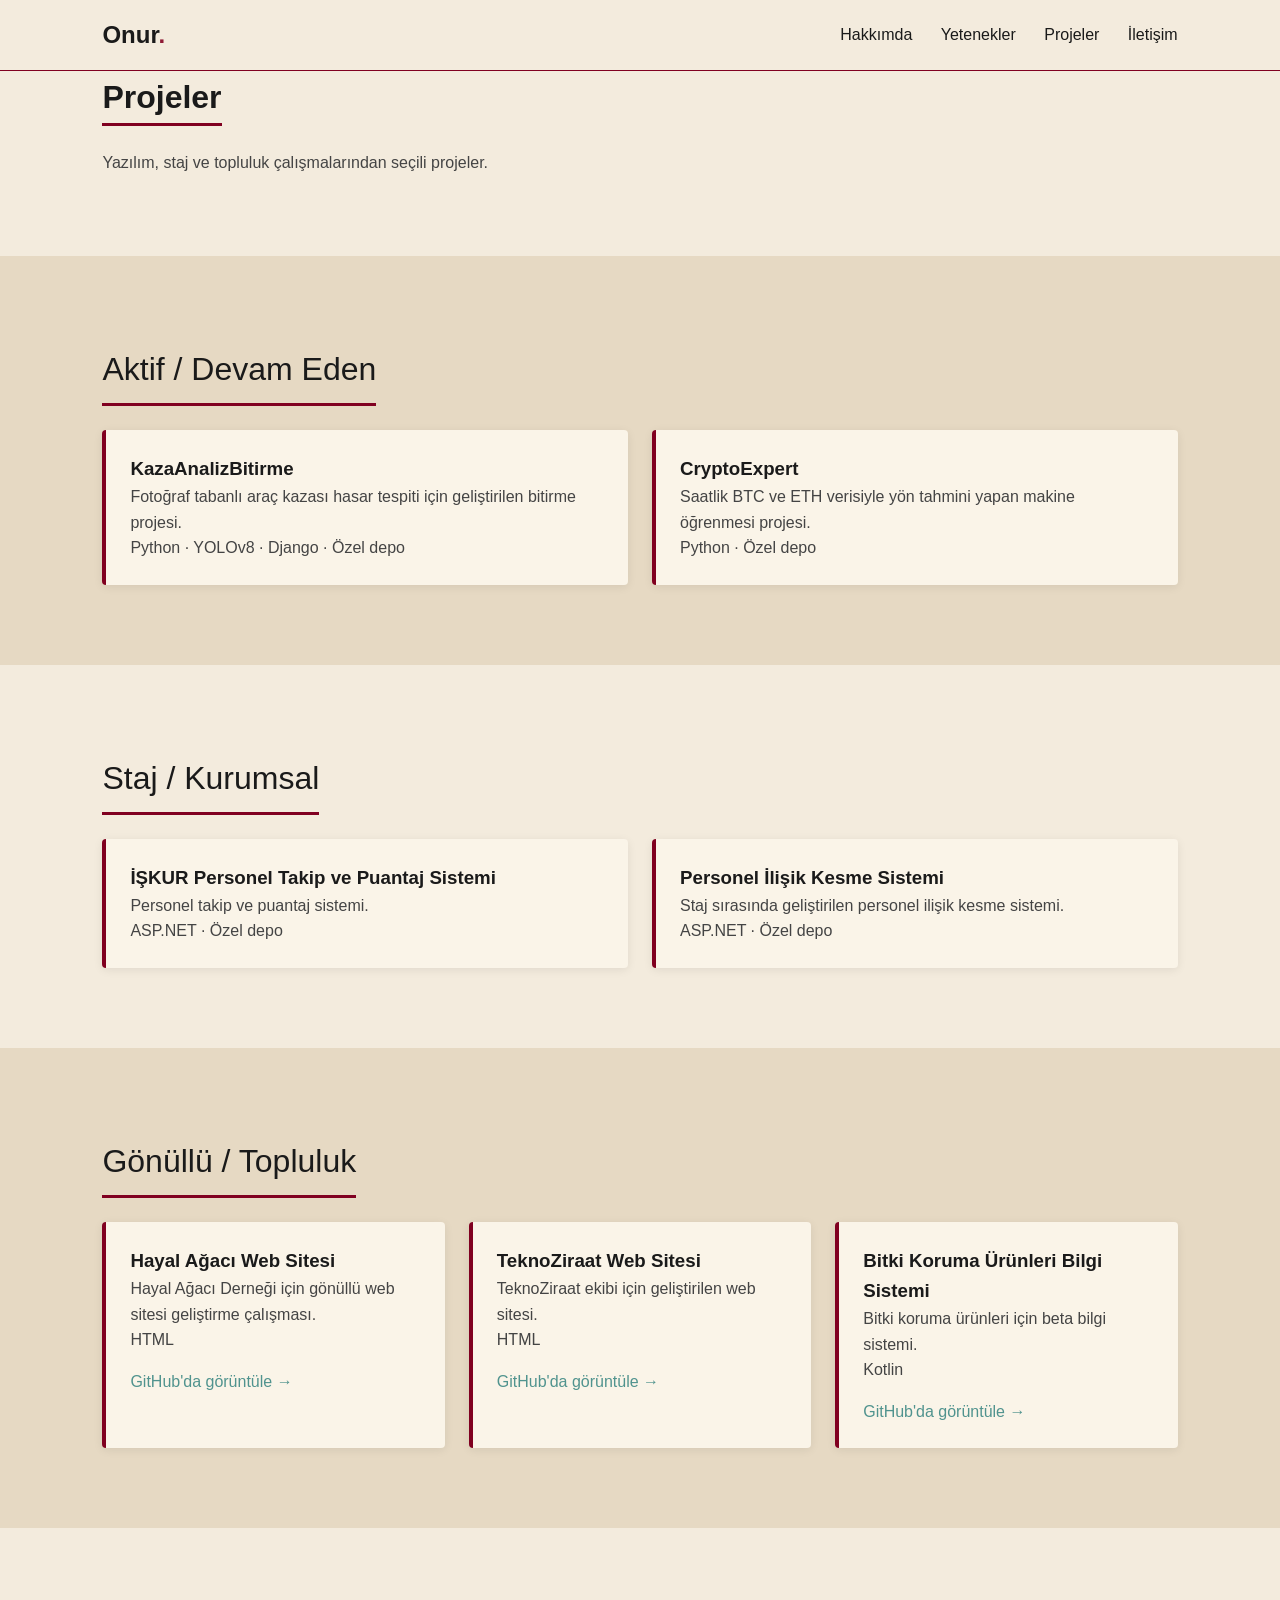
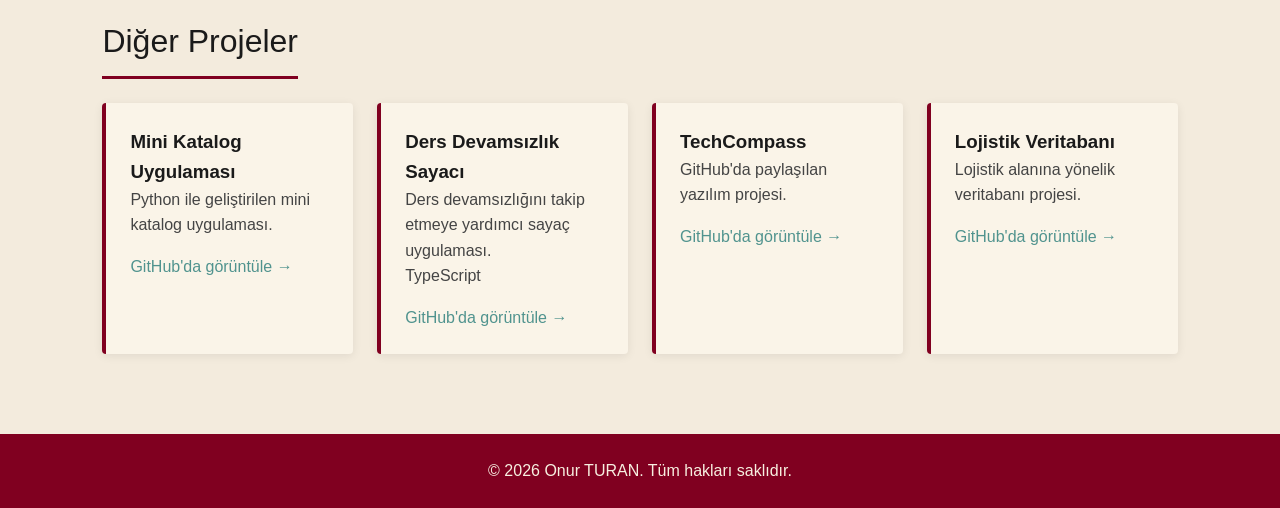
==== projects.html @ ec9d07f2 "projeler kismi eklendi" ====
<!DOCTYPE html>
<html lang="tr">
<head>
  <meta charset="UTF-8">
  <meta name="viewport" content="width=device-width, initial-scale=1.0">
  <title>Projeler | Onur TURAN</title>
  <meta name="description" content="Onur TURAN'ın yazılım, staj ve topluluk projeleri.">
  <link rel="stylesheet" href="style.css">
</head>
<body>
  <header class="header">
    <a href="index.html#home" class="logo">Onur<span>.</span></a>
    <button class="menu-btn" id="menuBtn" aria-label="Menü">☰</button>
    <nav id="nav">
      <a href="index.html#about">Hakkımda</a>
      <a href="index.html#skills">Yetenekler</a>
      <a href="index.html#projects">Projeler</a>
      <a href="index.html#contact">İletişim</a>
    </nav>
  </header>

  <main>
    <section class="section">
      <h1 class="title">Projeler</h1>
      <p>Yazılım, staj ve topluluk çalışmalarından seçili projeler.</p>
    </section>

    <section class="section dark">
      <h2 class="title">Aktif / Devam Eden</h2>
      <div class="cards">
        <article class="card" id="kaza-analiz">
          <h3>KazaAnalizBitirme</h3>
          <p>Fotoğraf tabanlı araç kazası hasar tespiti için geliştirilen bitirme projesi.</p>
          <p>Python · YOLOv8 · Django · Özel depo</p>
        </article>
        <article class="card" id="crypto-expert">
          <h3>CryptoExpert</h3>
          <p>Saatlik BTC ve ETH verisiyle yön tahmini yapan makine öğrenmesi projesi.</p>
          <p>Python · Özel depo</p>
        </article>
      </div>
    </section>

    <section class="section">
      <h2 class="title">Staj / Kurumsal</h2>
      <div class="cards">
        <article class="card">
          <h3>İŞKUR Personel Takip ve Puantaj Sistemi</h3>
          <p>Personel takip ve puantaj sistemi.</p>
          <p>ASP.NET · Özel depo</p>
        </article>
        <article class="card">
          <h3>Personel İlişik Kesme Sistemi</h3>
          <p>Staj sırasında geliştirilen personel ilişik kesme sistemi.</p>
          <p>ASP.NET · Özel depo</p>
        </article>
      </div>
    </section>

    <section class="section dark">
      <h2 class="title">Gönüllü / Topluluk</h2>
      <div class="cards">
        <article class="card" id="hayal-agaci">
          <h3>Hayal Ağacı Web Sitesi</h3>
          <p>Hayal Ağacı Derneği için gönüllü web sitesi geliştirme çalışması.</p>
          <p>HTML</p>
          <a href="https://github.com/hayal-agaci-dernegi/Hayal-agaci-websitesi" target="_blank" rel="noopener noreferrer">GitHub'da görüntüle →</a>
        </article>
        <article class="card">
          <h3>TeknoZiraat Web Sitesi</h3>
          <p>TeknoZiraat ekibi için geliştirilen web sitesi.</p>
          <p>HTML</p>
          <a href="https://github.com/teknoziraat/teknoziraatwebsite" target="_blank" rel="noopener noreferrer">GitHub'da görüntüle →</a>
        </article>
        <article class="card">
          <h3>Bitki Koruma Ürünleri Bilgi Sistemi</h3>
          <p>Bitki koruma ürünleri için beta bilgi sistemi.</p>
          <p>Kotlin</p>
          <a href="https://github.com/0nurTURAN/bitki-koruma-urunleri-bilgi-sistemi--beta-" target="_blank" rel="noopener noreferrer">GitHub'da görüntüle →</a>
        </article>
      </div>
    </section>

    <section class="section">
      <h2 class="title">Diğer Projeler</h2>
      <div class="cards">
        <article class="card">
          <h3>Mini Katalog Uygulaması</h3>
          <p>Python ile geliştirilen mini katalog uygulaması.</p>
          <a href="https://github.com/0nurTURAN/Mini-katalog-uygulamasi" target="_blank" rel="noopener noreferrer">GitHub'da görüntüle →</a>
        </article>
        <article class="card">
          <h3>Ders Devamsızlık Sayacı</h3>
          <p>Ders devamsızlığını takip etmeye yardımcı sayaç uygulaması.</p>
          <p>TypeScript</p>
          <a href="https://github.com/0nurTURAN/ders_devamsizlik_sayaci" target="_blank" rel="noopener noreferrer">GitHub'da görüntüle →</a>
        </article>
        <article class="card">
          <h3>TechCompass</h3>
          <p>GitHub'da paylaşılan yazılım projesi.</p>
          <a href="https://github.com/0nurTURAN/techcompass" target="_blank" rel="noopener noreferrer">GitHub'da görüntüle →</a>
        </article>
        <article class="card">
          <h3>Lojistik Veritabanı</h3>
          <p>Lojistik alanına yönelik veritabanı projesi.</p>
          <a href="https://github.com/0nurTURAN/Lojistik-veritabani" target="_blank" rel="noopener noreferrer">GitHub'da görüntüle →</a>
        </article>
      </div>
    </section>
  </main>

  <footer>© <span id="year"></span> Onur TURAN. Tüm hakları saklıdır.</footer>
  <script src="script.js"></script>
</body>
</html>
---- style.css ----
:root {
  --bg: #f3ebdd;
  --bg-alt: #e6d9c3;
  --surface: #faf4e8;
  --text: #1a1a1a;
  --text-body: #444444;
  --text-muted: #555555;
  --on-accent: #f7efe0;
  --border: #c4b499;
  --burgundy: #800020;
  --burgundy-light: #8f1a35;
  --teal: #50938e;
  --header-bg: rgba(243, 235, 221, .95);
  --hero-from: #f7f0e3;
  --hero-to: #e3c9ba;
  --shadow: rgba(0, 0, 0, .08);
}

* { box-sizing: border-box; margin: 0; padding: 0; }
html { scroll-behavior: smooth; }

body {
  font-family: "Segoe UI", Arial, sans-serif;
  background: var(--bg);
  color: var(--text);
  line-height: 1.6;
}

a { color: inherit; text-decoration: none; }

.header {
  position: fixed;
  top: 0; left: 0; right: 0;
  display: flex;
  justify-content: space-between;
  align-items: center;
  padding: 1rem 8%;
  background: var(--header-bg);
  border-bottom: 1px solid var(--burgundy);
  z-index: 10;
}
.logo { font-size: 1.5rem; font-weight: 700; }
.logo span, h1 span { color: var(--burgundy-light); }
nav a { margin-left: 1.5rem; transition: color .2s; }
nav a:hover { color: var(--teal); }
.menu-btn { display: none; background: none; border: 0; color: var(--text); font-size: 1.6rem; cursor: pointer; }

.hero {
  min-height: 100vh;
  display: flex;
  flex-direction: column;
  justify-content: center;
  padding: 0 8%;
  background: linear-gradient(135deg, var(--hero-from) 60%, var(--hero-to) 140%);
}
.eyebrow { color: var(--burgundy-light); letter-spacing: 2px; text-transform: uppercase; }
h1 { font-size: clamp(2.5rem, 8vw, 5rem); line-height: 1.1; }
h2 { font-weight: 400; font-size: clamp(1.3rem, 4vw, 2rem); margin: .5rem 0 1rem; }
.lead { max-width: 520px; color: var(--text-muted); margin-bottom: 2rem; }

.btn {
  display: inline-block;
  padding: .7rem 1.6rem;
  border: 2px solid var(--burgundy);
  border-radius: 4px;
  background: transparent;
  color: var(--text);
  font-size: 1rem;
  cursor: pointer;
  transition: background .2s;
}
.btn:hover { background: var(--burgundy); color: var(--on-accent); }
.btn.primary { background: var(--burgundy); color: var(--on-accent); }
.btn.primary:hover { background: var(--burgundy-light); border-color: var(--burgundy-light); }
.buttons { display: flex; gap: 1rem; flex-wrap: wrap; }
.hero .btn { border-color: var(--teal); color: var(--teal); }
.hero .btn:hover,
.hero .btn.primary,
.hero .btn.primary:hover {
  background: var(--teal);
  border-color: var(--teal);
  color: var(--on-accent);
}

.section { padding: 5rem 8%; }
.section.dark { background: var(--bg-alt); }
.title {
  font-size: 2rem;
  margin-bottom: 1.5rem;
  padding-bottom: .5rem;
  border-bottom: 3px solid var(--burgundy);
  display: inline-block;
}
.section p { max-width: 700px; color: var(--text-body); }

.skills { display: flex; flex-wrap: wrap; gap: .8rem; }
.skills span {
  padding: .5rem 1.2rem;
  border: 1px solid var(--burgundy);
  border-radius: 999px;
  transition: background .2s;
}
.skills span:hover { background: var(--teal); border-color: var(--teal); color: var(--on-accent); }

.cards { display: grid; grid-template-columns: repeat(auto-fit, minmax(240px, 1fr)); gap: 1.5rem; }
.card {
  background: var(--surface);
  box-shadow: 0 2px 10px var(--shadow);
  padding: 1.5rem;
  border-left: 4px solid var(--burgundy);
  border-radius: 4px;
  transition: transform .2s;
}
.card:hover { transform: translateY(-6px); }
.card h4 { margin-bottom: .5rem; }
.card a { display: inline-block; margin-top: 1rem; color: var(--teal); }

form { display: flex; flex-direction: column; gap: 1rem; max-width: 500px; }
input, textarea {
  padding: .8rem;
  background: var(--surface);
  border: 1px solid var(--border);
  border-radius: 4px;
  color: var(--text);
  font: inherit;
}
input:focus, textarea:focus { outline: none; border-color: var(--teal); }
form .btn { align-self: flex-start; }
#formStatus { color: var(--burgundy-light); min-height: 1.5rem; }

footer { text-align: center; padding: 1.5rem; background: var(--burgundy); color: var(--on-accent); }

@media (max-width: 700px) {
  .menu-btn { display: block; }
  nav {
    display: none;
    position: absolute;
    top: 100%; left: 0; right: 0;
    flex-direction: column;
    background: var(--bg);
    border-bottom: 1px solid var(--burgundy);
    padding: 1rem 8%;
  }
  nav.open { display: flex; }
  nav a { margin: .6rem 0; }
}
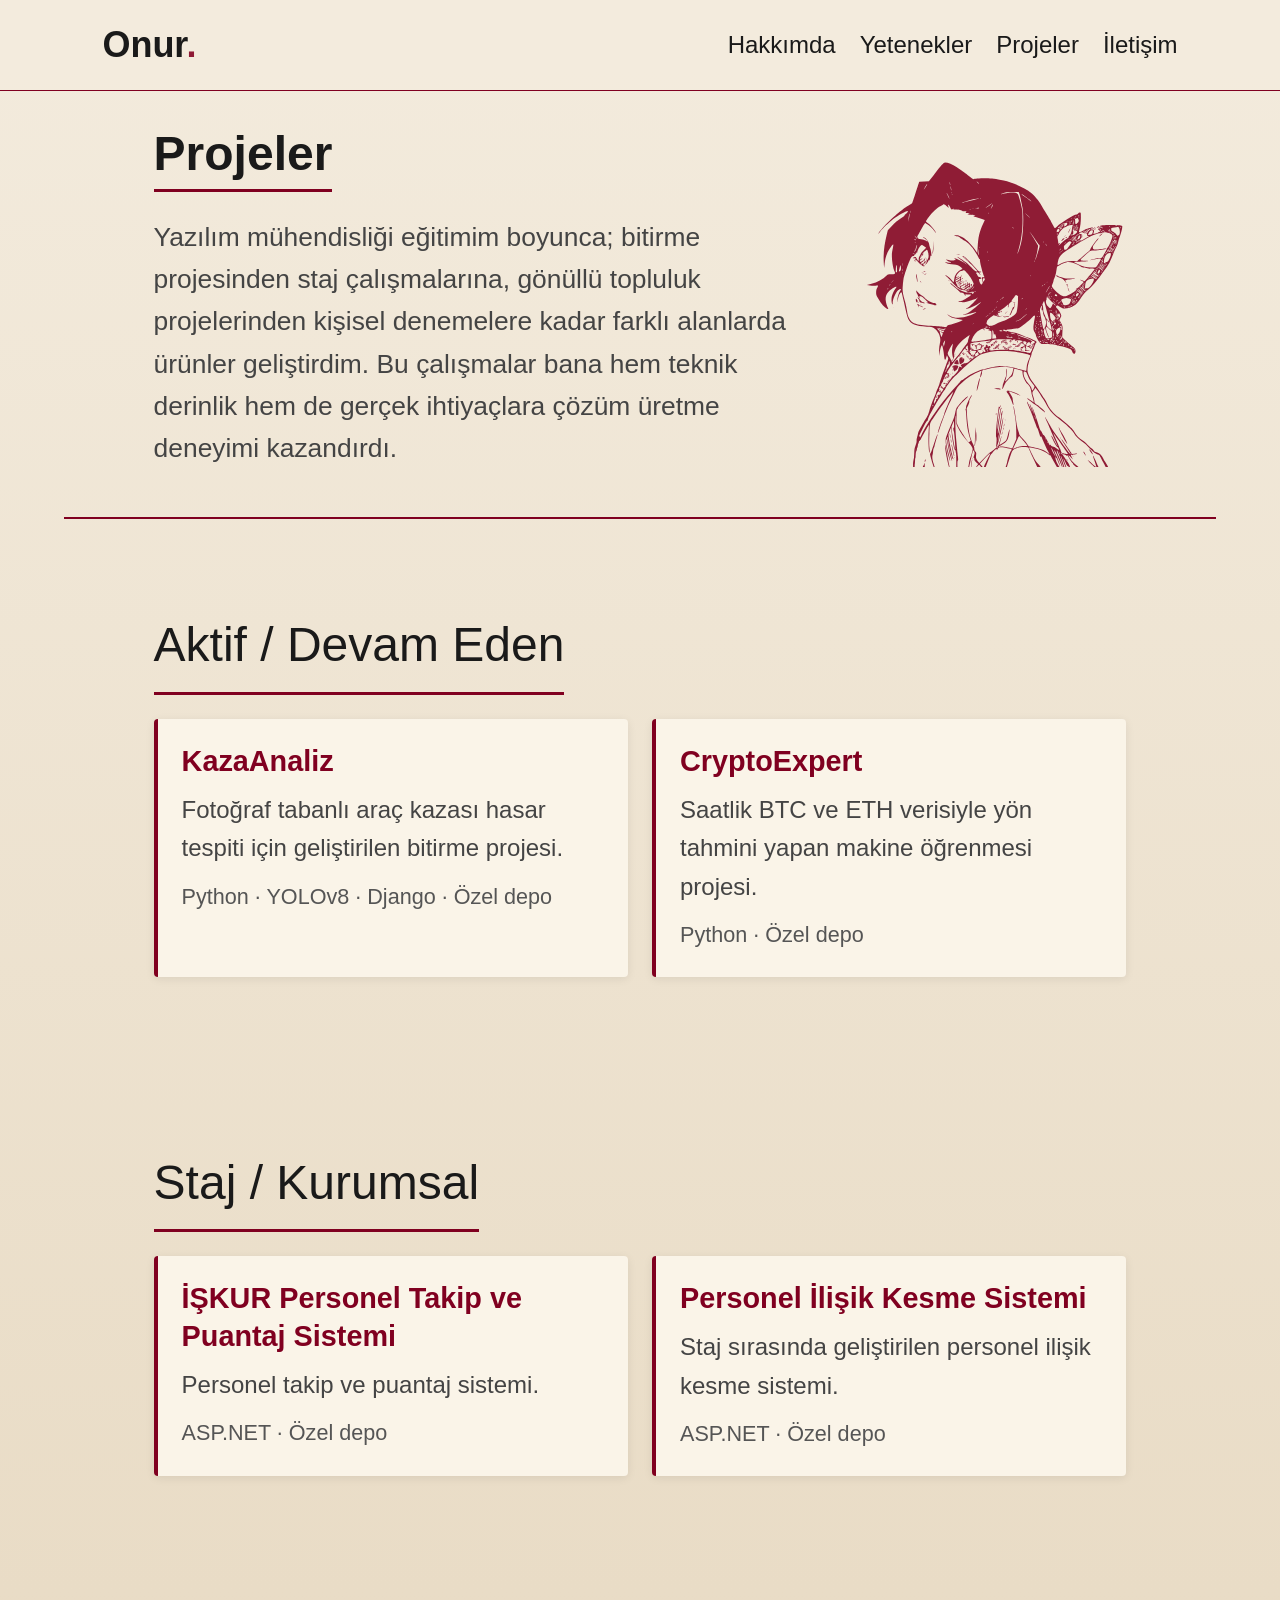
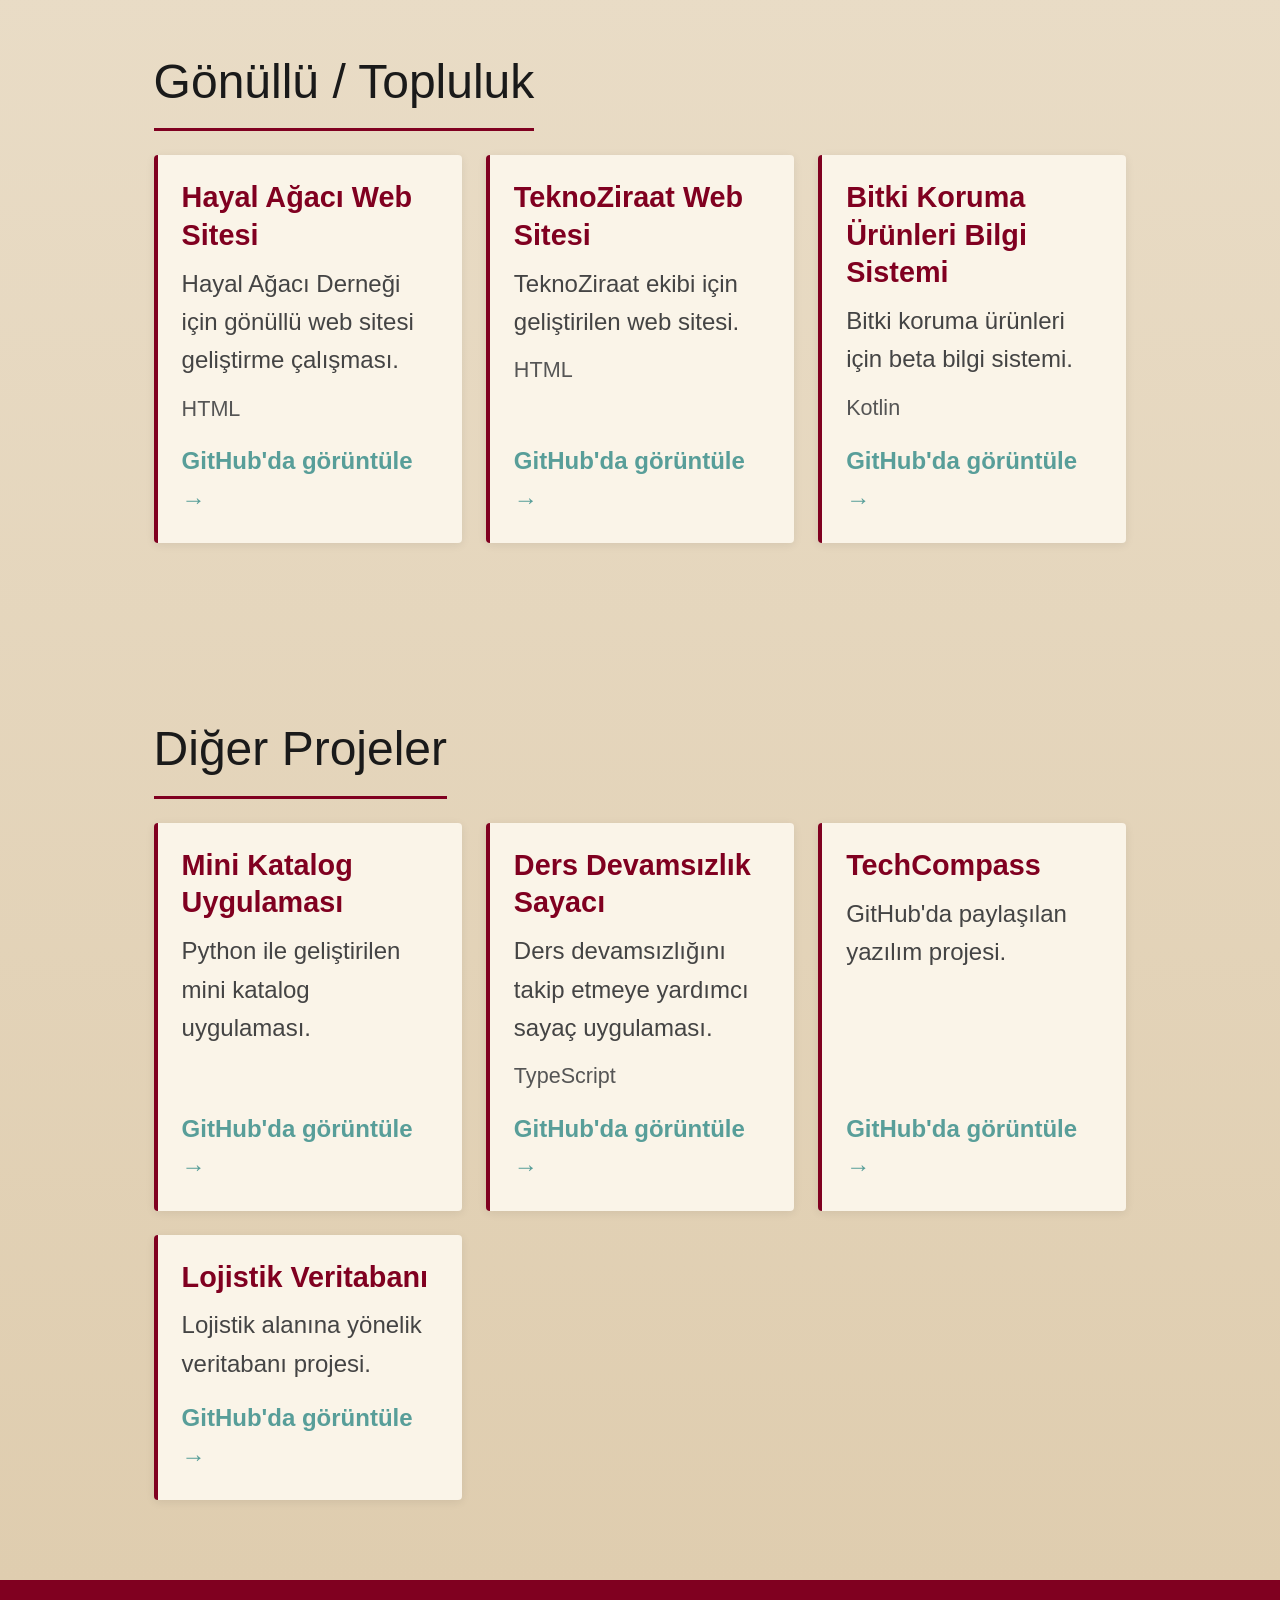
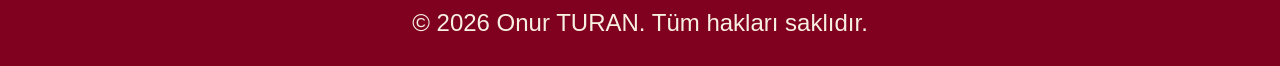
==== commit 9c0d9ef1: "shinobu project.html e eklendi" ====
--- a/projects.html
+++ b/projects.html
@@ -6,8 +6,9 @@
   <title>Projeler | Onur TURAN</title>
   <meta name="description" content="Onur TURAN'ın yazılım, staj ve topluluk projeleri.">
   <link rel="stylesheet" href="style.css">
+  <link rel="stylesheet" href="projects.css">
 </head>
-<body>
+<body class="projects-page">
   <header class="header">
     <a href="index.html#home" class="logo">Onur<span>.</span></a>
     <button class="menu-btn" id="menuBtn" aria-label="Menü">☰</button>
@@ -19,17 +20,31 @@
     </nav>
   </header>
 
+  <svg class="svg-filter-defs" aria-hidden="true" focusable="false">
+    <defs>
+      <filter id="powderPinkFilter">
+        <feFlood flood-color="var(--powder-pink)" result="pink"></feFlood>
+        <feComposite in="pink" in2="SourceAlpha" operator="in"></feComposite>
+      </filter>
+    </defs>
+  </svg>
+
   <main>
-    <section class="section">
-      <h1 class="title">Projeler</h1>
-      <p>Yazılım, staj ve topluluk çalışmalarından seçili projeler.</p>
+    <section class="section projects-intro">
+      <div class="projects-intro-copy">
+        <h1 class="title">Projeler</h1>
+        <p>Yazılım mühendisliği eğitimim boyunca; bitirme projesinden staj çalışmalarına, gönüllü topluluk projelerinden kişisel denemelere kadar farklı alanlarda ürünler geliştirdim. Bu çalışmalar bana hem teknik derinlik hem de gerçek ihtiyaçlara çözüm üretme deneyimi kazandırdı.</p>
+      </div>
+      <img class="projects-intro-illustration" src="source/shinobu2.svg" alt="Shinobu illüstrasyonu">
     </section>
+
+    <hr class="section-divider">
 
     <section class="section dark">
       <h2 class="title">Aktif / Devam Eden</h2>
       <div class="cards">
         <article class="card" id="kaza-analiz">
-          <h3>KazaAnalizBitirme</h3>
+          <h3>KazaAnaliz</h3>
           <p>Fotoğraf tabanlı araç kazası hasar tespiti için geliştirilen bitirme projesi.</p>
           <p>Python · YOLOv8 · Django · Özel depo</p>
         </article>
--- a/style.css
+++ b/style.css
@@ -1,6 +1,7 @@
 :root {
   --bg: #f3ebdd;
-  --bg-alt: #e6d9c3;
+  --bg-alt: #dfcdaf;
+  --powder-pink: #8f1a35;
   --surface: #faf4e8;
   --text: #1a1a1a;
   --text-body: #444444;
@@ -9,7 +10,7 @@
   --border: #c4b499;
   --burgundy: #800020;
   --burgundy-light: #8f1a35;
-  --teal: #50938e;
+  --teal: #589e99;
   --header-bg: rgba(243, 235, 221, .95);
   --hero-from: #f7f0e3;
   --hero-to: #e3c9ba;
@@ -18,14 +19,37 @@
 
 * { box-sizing: border-box; margin: 0; padding: 0; }
 html { scroll-behavior: smooth; }
+section { scroll-margin-top: 5.5rem; }
 
 body {
   font-family: "Segoe UI", Arial, sans-serif;
+  font-size: 1.5rem;
   background: var(--bg);
   color: var(--text);
   line-height: 1.6;
 }
 
+.home-page main { background: linear-gradient(180deg, var(--bg) 0%, var(--bg-alt) 100%); }
+.home-page .hero,
+.home-page .section.dark { background: transparent; }
+.home-page .hero {
+  position: relative;
+  isolation: isolate;
+  background: linear-gradient(to bottom right, var(--bg) 0%, var(--bg-alt) 100%);
+}
+.home-page .hero::after {
+  content: "";
+  position: absolute;
+  z-index: -1;
+  top: 53%;
+  right: 12%;
+  width: min(38vw, 436px);
+  aspect-ratio: 210 / 297;
+  transform: translateY(-50%);
+  background: url("source/%C3%A7izim.svg") center / contain no-repeat;
+  pointer-events: none;
+}
+.about-skills { display: grid; grid-template-columns: repeat(2, minmax(0, 1fr)); }
 a { color: inherit; text-decoration: none; }
 
 .header {
@@ -34,28 +58,32 @@
   display: flex;
   justify-content: space-between;
   align-items: center;
+  gap: 1.5rem;
   padding: 1rem 8%;
   background: var(--header-bg);
   border-bottom: 1px solid var(--burgundy);
   z-index: 10;
 }
-.logo { font-size: 1.5rem; font-weight: 700; }
+.logo { font-size: 2.25rem; font-weight: 700; }
 .logo span, h1 span { color: var(--burgundy-light); }
-nav a { margin-left: 1.5rem; transition: color .2s; }
+nav { display: flex; align-items: center; gap: 1.5rem; }
+nav a { transition: color .2s; }
 nav a:hover { color: var(--teal); }
-.menu-btn { display: none; background: none; border: 0; color: var(--text); font-size: 1.6rem; cursor: pointer; }
+.menu-btn { display: none; background: none; border: 0; color: var(--text); font-size: 2.4rem; cursor: pointer; }
 
 .hero {
   min-height: 100vh;
-  display: flex;
-  flex-direction: column;
-  justify-content: center;
+  display: grid;
+  grid-template-columns: minmax(0, 1.2fr) minmax(0, .8fr);
+  align-items: center;
+  gap: 3rem;
   padding: 0 8%;
   background: linear-gradient(135deg, var(--hero-from) 60%, var(--hero-to) 140%);
 }
+.hero-copy { min-width: 0; }
 .eyebrow { color: var(--burgundy-light); letter-spacing: 2px; text-transform: uppercase; }
-h1 { font-size: clamp(2.5rem, 8vw, 5rem); line-height: 1.1; }
-h2 { font-weight: 400; font-size: clamp(1.3rem, 4vw, 2rem); margin: .5rem 0 1rem; }
+h1 { font-size: clamp(3.75rem, 12vw, 7.5rem); line-height: 1.1; }
+h2 { font-weight: 400; font-size: clamp(1.95rem, 6vw, 3rem); margin: .5rem 0 1rem; }
 .lead { max-width: 520px; color: var(--text-muted); margin-bottom: 2rem; }
 
 .btn {
@@ -65,7 +93,7 @@
   border-radius: 4px;
   background: transparent;
   color: var(--text);
-  font-size: 1rem;
+  font-size: 1.5rem;
   cursor: pointer;
   transition: background .2s;
 }
@@ -85,7 +113,7 @@
 .section { padding: 5rem 8%; }
 .section.dark { background: var(--bg-alt); }
 .title {
-  font-size: 2rem;
+  font-size: 3rem;
   margin-bottom: 1.5rem;
   padding-bottom: .5rem;
   border-bottom: 3px solid var(--burgundy);
@@ -114,8 +142,33 @@
 .card:hover { transform: translateY(-6px); }
 .card h4 { margin-bottom: .5rem; }
 .card a { display: inline-block; margin-top: 1rem; color: var(--teal); }
+.education-card { display: flex; align-items: center; gap: 1.25rem; max-width: 100%; }
+.education-card img { display: block; width: 80px; height: 80px; object-fit: contain; }
+.education-card p { margin-top: .25rem; }
+.experience-card { display: flex; align-items: flex-start; gap: 1rem; }
+.experience-card img { flex: 0 0 72px; width: 72px; height: 72px; object-fit: contain; }
+.experience-card > div { min-width: 0; }
+.experience-card p { margin-top: .25rem; overflow-wrap: anywhere; }
+.experience-skills { gap: .5rem; margin-top: .75rem; }
+.experience-skills span { padding: .3rem .65rem; font-size: .75em; }
 
 form { display: flex; flex-direction: column; gap: 1rem; max-width: 500px; }
+.contact-layout { display: grid; grid-template-columns: minmax(0, 1.1fr) minmax(260px, .9fr); gap: 2rem; align-items: start; }
+.contact-layout form { max-width: none; }
+.contact-links { display: grid; gap: 1rem; }
+.contact-card {
+  display: grid;
+  gap: .25rem;
+  padding: 1.25rem 1.5rem;
+  background: var(--surface);
+  border-left: 4px solid var(--teal);
+  border-radius: 4px;
+  box-shadow: 0 2px 10px var(--shadow);
+  transition: transform .2s;
+}
+.contact-card:hover { transform: translateY(-3px); }
+.contact-card span { color: var(--text-muted); }
+.contact-card strong { color: var(--teal); overflow-wrap: anywhere; }
 input, textarea {
   padding: .8rem;
   background: var(--surface);
@@ -130,7 +183,45 @@
 
 footer { text-align: center; padding: 1.5rem; background: var(--burgundy); color: var(--on-accent); }
 
-@media (max-width: 700px) {
+@media (min-width: 961px) {
+  .hero,
+  .section { padding-right: 12%; padding-left: 12%; }
+  .home-page .section { padding-right: 16%; padding-left: 16%; }
+  .home-page .about-skills > .section { padding-right: 20%; padding-left: 20%; }
+  .home-page #experience,
+  .home-page #education,
+  .home-page #projects,
+  .home-page #contact { padding-right: 10%; padding-left: 10%; }
+}
+
+@media (max-width: 960px) {
+  body { font-size: 1rem; }
+  .logo { font-size: 1.5rem; }
+  .menu-btn { font-size: 1.6rem; }
+  h1 { font-size: clamp(2.5rem, 8vw, 5rem); }
+  h2 { font-size: clamp(1.3rem, 4vw, 2rem); }
+  .btn { font-size: 1rem; }
+  .title { font-size: 2rem; }
+  .header { padding-right: 5%; padding-left: 5%; }
+  nav { gap: 1rem; }
+  .section { padding-right: 6%; padding-left: 6%; }
+  .hero { padding-right: 6%; padding-left: 6%; }
+  .home-page .hero::after { right: 6%; width: min(30vw, 260px); }
+  .cards { grid-template-columns: repeat(auto-fit, minmax(min(100%, 240px), 1fr)); }
+}
+
+@media (max-width: 760px) {
+  .about-skills { grid-template-columns: minmax(0, 1fr); }
+  .contact-layout { grid-template-columns: 1fr; }
+  .hero { grid-template-columns: minmax(0, 1fr); gap: 1.5rem; }
+  .home-page .hero::after {
+    top: auto;
+    right: 6%;
+    bottom: .75rem;
+    width: min(34vw, 150px);
+    transform: none;
+  }
+  .education-card { align-items: flex-start; }
   .menu-btn { display: block; }
   nav {
     display: none;
@@ -140,7 +231,27 @@
     background: var(--bg);
     border-bottom: 1px solid var(--burgundy);
     padding: 1rem 8%;
+    gap: 0;
+    box-shadow: 0 8px 16px var(--shadow);
   }
   nav.open { display: flex; }
-  nav a { margin: .6rem 0; }
-}
+  nav a { display: block; padding: .55rem 0; }
+  .hero { min-height: 100svh; padding-top: 6.5rem; padding-bottom: 3rem; }
+}
+
+@media (max-width: 480px) {
+  .header { padding: .8rem 5%; }
+  .section { padding: 3.75rem 5%; }
+  .title { font-size: 1.7rem; }
+  h1 { font-size: clamp(2.35rem, 12vw, 3.5rem); }
+  .cards { grid-template-columns: minmax(0, 1fr); gap: 1rem; }
+  .card { padding: 1.15rem; }
+  .education-card,
+  .experience-card { flex-direction: column; align-items: flex-start; }
+  .education-card { gap: .85rem; }
+  .education-card img { width: 64px; height: 64px; }
+  .experience-card { gap: .75rem; }
+  .experience-card img { flex-basis: 56px; width: 56px; height: 56px; }
+  .buttons { flex-direction: column; align-items: flex-start; gap: .75rem; }
+  .btn { padding: .65rem 1rem; }
+}
--- a/projects.css
+++ b/projects.css
@@ -0,0 +1,99 @@
+/* Project page presentation, built on the shared components in style.css. */
+.projects-page .svg-filter-defs {
+  position: absolute;
+  width: 0;
+  height: 0;
+  overflow: hidden;
+}
+
+.projects-page main {
+  background: linear-gradient(180deg, var(--bg) 0%, var(--bg-alt) 100%);
+}
+
+.projects-page .section.dark {
+  background: transparent;
+}
+
+.projects-page .section-divider {
+  width: min(90%, 100rem);
+  height: 2px;
+  margin: 0 auto;
+  border: 0;
+  background: var(--burgundy);
+}
+
+.projects-page main > .section:first-child {
+  padding-top: 8rem;
+  padding-bottom: 3rem;
+}
+
+.projects-page .projects-intro {
+  display: grid;
+  grid-template-columns: minmax(0, 1fr) minmax(180px, 30%);
+  align-items: center;
+  gap: 3rem;
+}
+
+.projects-page main > .section:first-child p {
+  max-width: 42rem;
+  font-size: 1.1em;
+}
+
+.projects-page .projects-intro-illustration {
+  display: block;
+  justify-self: end;
+  width: min(100%, 280px);
+  height: auto;
+  filter: url("projects.html#powderPinkFilter");
+}
+
+.projects-page .cards {
+  align-items: stretch;
+}
+
+.projects-page .card {
+  display: flex;
+  flex-direction: column;
+  min-width: 0;
+}
+
+.projects-page .card h3 {
+  margin-bottom: .65rem;
+  color: var(--burgundy);
+  font-size: 1.2em;
+  line-height: 1.3;
+  overflow-wrap: anywhere;
+}
+
+.projects-page .card p + p {
+  margin-top: .75rem;
+  color: var(--text-muted);
+  font-size: .9em;
+}
+
+.projects-page .card a {
+  align-self: flex-start;
+  margin-top: auto;
+  padding-top: 1rem;
+  font-weight: 600;
+}
+
+@media (max-width: 960px) {
+  .projects-page main > .section:first-child {
+    padding-top: 6.5rem;
+  }
+
+  .projects-page .projects-intro {
+    gap: 2rem;
+  }
+}
+
+@media (max-width: 760px) {
+  .projects-page .projects-intro {
+    grid-template-columns: minmax(0, 1fr);
+  }
+
+  .projects-page .projects-intro-illustration {
+    display: none;
+  }
+}
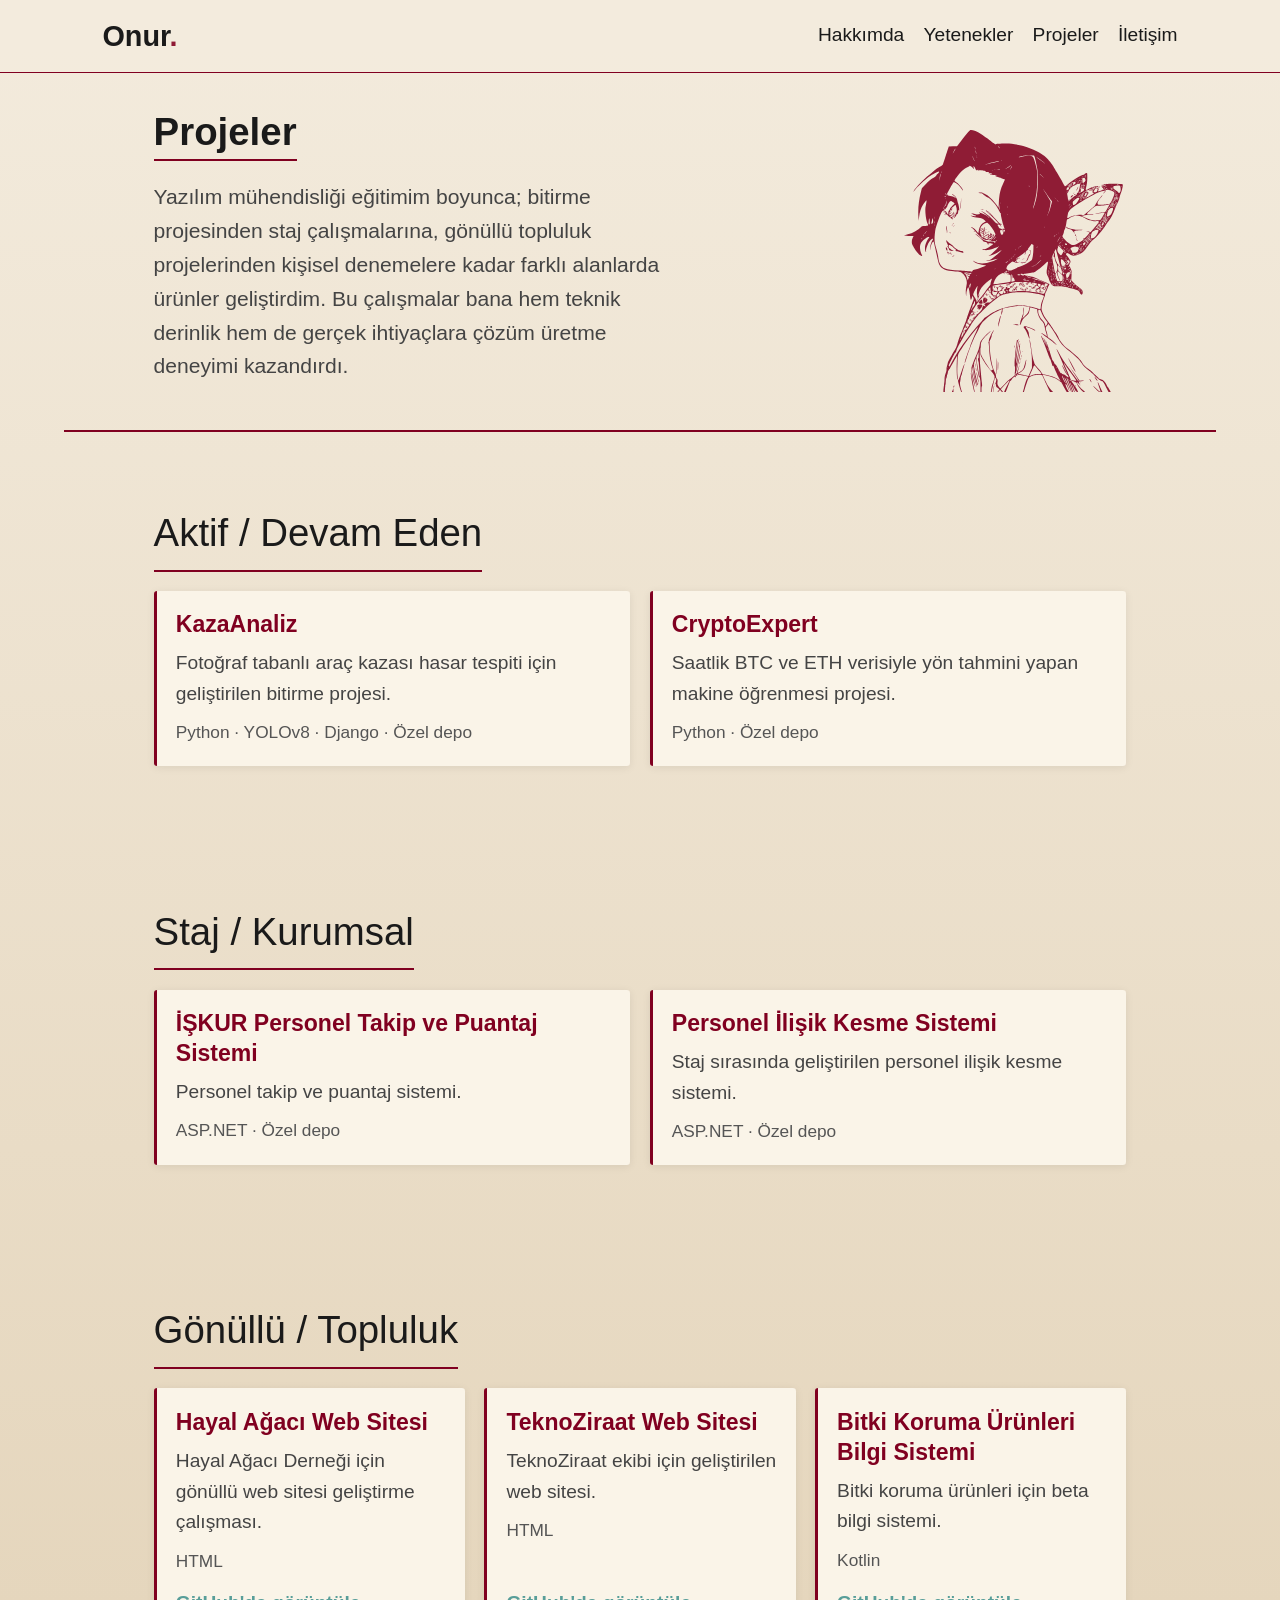
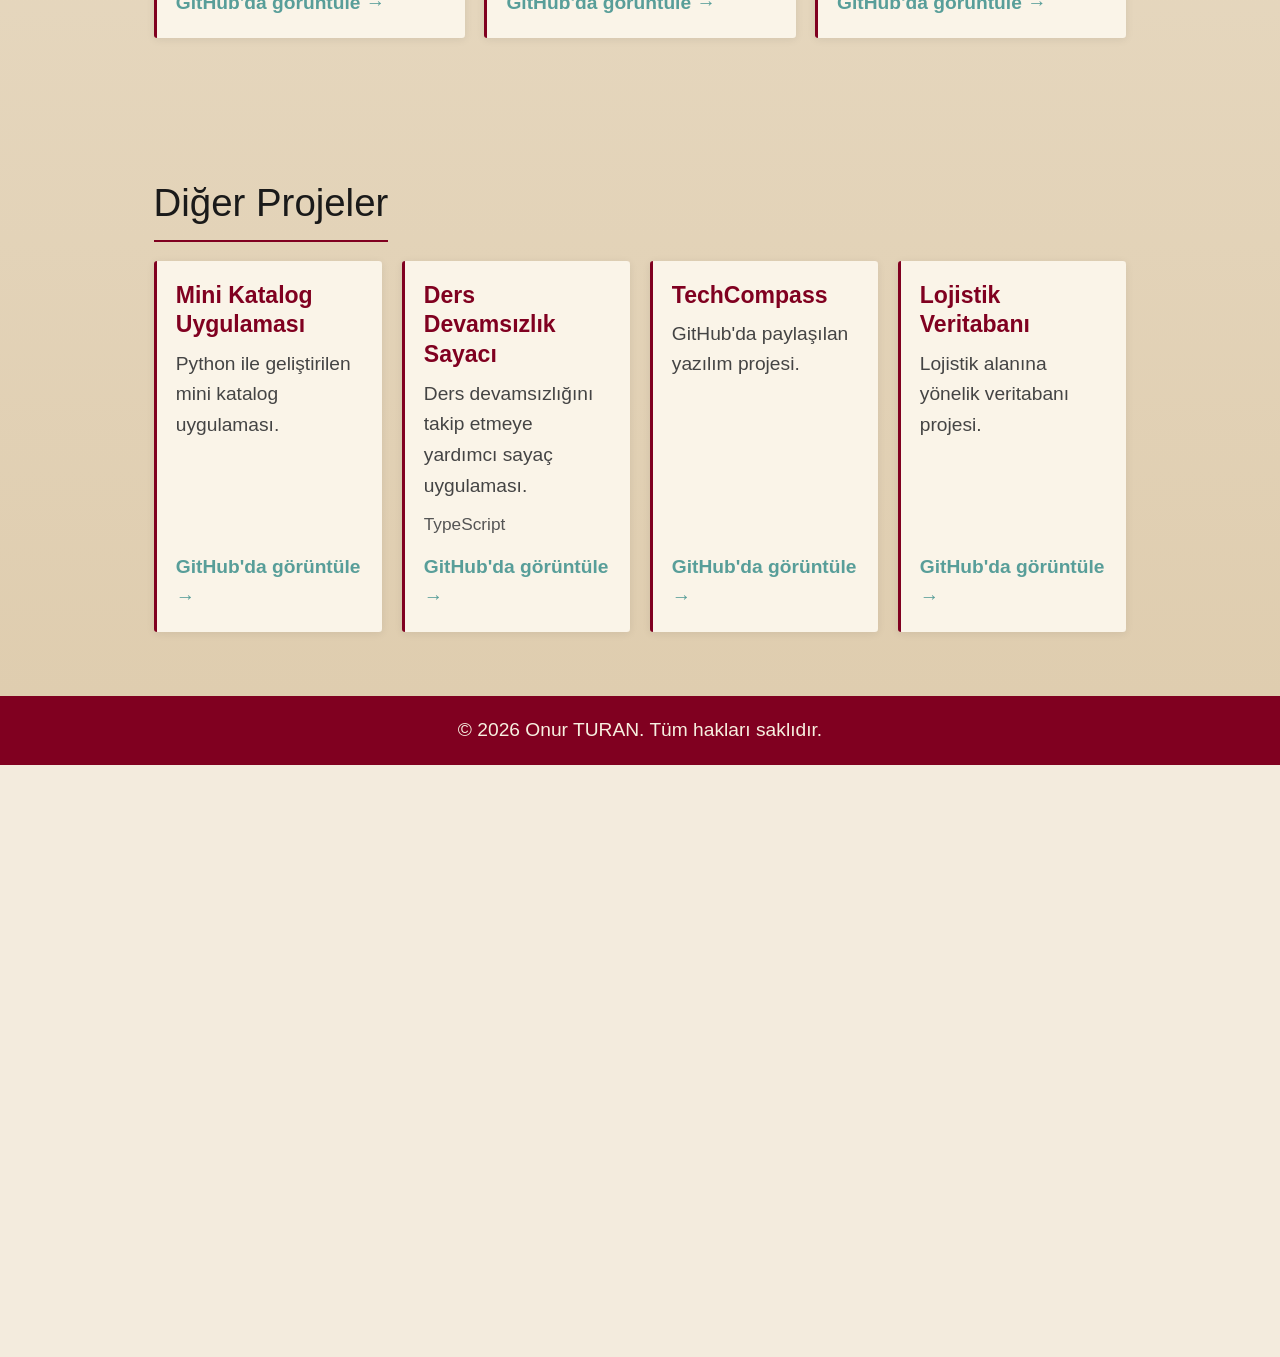
==== commit c6eff3f8: "duzenleme" ====
--- a/projects.html
+++ b/projects.html
@@ -5,8 +5,8 @@
   <meta name="viewport" content="width=device-width, initial-scale=1.0">
   <title>Projeler | Onur TURAN</title>
   <meta name="description" content="Onur TURAN'ın yazılım, staj ve topluluk projeleri.">
-  <link rel="stylesheet" href="style.css">
-  <link rel="stylesheet" href="projects.css">
+  <link rel="stylesheet" href="styles/style.css">
+  <link rel="stylesheet" href="styles/projects.css">
 </head>
 <body class="projects-page">
   <header class="header">
@@ -125,6 +125,6 @@
   </main>
 
   <footer>© <span id="year"></span> Onur TURAN. Tüm hakları saklıdır.</footer>
-  <script src="script.js"></script>
+  <script src="javascript/script.js"></script>
 </body>
 </html>
--- a/styles/style.css
+++ b/styles/style.css
@@ -0,0 +1,261 @@
+:root {
+  --bg: #f3ebdd;
+  --bg-alt: #dfcdaf;
+  --powder-pink: #8f1a35;
+  --surface: #faf4e8;
+  --text: #1a1a1a;
+  --text-body: #444444;
+  --text-muted: #555555;
+  --on-accent: #f7efe0;
+  --border: #c4b499;
+  --burgundy: #800020;
+  --burgundy-light: #8f1a35;
+  --teal: #589e99;
+  --header-bg: rgba(243, 235, 221, .95);
+  --hero-from: #f7f0e3;
+  --hero-to: #e3c9ba;
+  --shadow: rgba(0, 0, 0, .08);
+}
+
+* { box-sizing: border-box; margin: 0; padding: 0; }
+html { scroll-behavior: smooth; }
+section { scroll-margin-top: 5.5rem; }
+
+body.home-page {
+  zoom: .8;
+}
+
+body {
+  font-family: "Segoe UI", Arial, sans-serif;
+  font-size: 1.5rem;
+  background: var(--bg);
+  color: var(--text);
+  line-height: 1.6;
+}
+
+.home-page main { background: linear-gradient(180deg, var(--bg) 0%, var(--bg-alt) 100%); }
+.home-page .hero,
+.home-page .section.dark { background: transparent; }
+.home-page .hero {
+  position: relative;
+  isolation: isolate;
+  background: linear-gradient(to bottom right, var(--bg) 0%, var(--bg-alt) 100%);
+}
+.home-page .hero::after {
+  content: "";
+  position: absolute;
+  z-index: -1;
+  top: 53%;
+  right: 12.5%;
+  width: min(32vw, 410px);
+  aspect-ratio: 210 / 297;
+  transform: translateY(-50%);
+  background: url("../source/%C3%A7izim.svg") center / contain no-repeat;
+  pointer-events: none;
+}
+.about-skills { display: grid; grid-template-columns: repeat(2, minmax(0, 1fr)); }
+a { color: inherit; text-decoration: none; }
+
+.header {
+  position: fixed;
+  top: 0; left: 0; right: 0;
+  display: flex;
+  justify-content: space-between;
+  align-items: center;
+  gap: 1.5rem;
+  padding: 1rem 8%;
+  background: var(--header-bg);
+  border-bottom: 1px solid var(--burgundy);
+  z-index: 10;
+}
+.logo { font-size: 2.25rem; font-weight: 700; }
+.logo span, h1 span { color: var(--burgundy-light); }
+nav { display: flex; align-items: center; gap: 1.5rem; }
+nav a { transition: color .2s; }
+nav a:hover { color: var(--teal); }
+.menu-btn { display: none; background: none; border: 0; color: var(--text); font-size: 2.4rem; cursor: pointer; }
+
+.hero {
+  min-height: 125vh;
+  display: grid;
+  grid-template-columns: minmax(0, 1.2fr) minmax(0, .8fr);
+  align-items: center;
+  gap: 3rem;
+  padding: 0 8%;
+  background: linear-gradient(135deg, var(--hero-from) 60%, var(--hero-to) 140%);
+}
+.hero-copy { min-width: 0; }
+.eyebrow { color: var(--burgundy-light); letter-spacing: 2px; text-transform: uppercase; }
+h1 { font-size: clamp(3.375rem, 10.8vw, 6.75rem); line-height: 1.1; }
+h2 { font-weight: 400; font-size: clamp(1.95rem, 6vw, 3rem); margin: .5rem 0 1rem; }
+.lead { max-width: 520px; color: var(--text-muted); margin-bottom: 2rem; }
+
+.btn {
+  display: inline-block;
+  padding: .7rem 1.6rem;
+  border: 2px solid var(--burgundy);
+  border-radius: 4px;
+  background: transparent;
+  color: var(--text);
+  font-size: 1.5rem;
+  cursor: pointer;
+  transition: background .2s;
+}
+.btn:hover { background: var(--burgundy); color: var(--on-accent); }
+.btn.primary { background: var(--burgundy); color: var(--on-accent); }
+.btn.primary:hover { background: var(--burgundy-light); border-color: var(--burgundy-light); }
+.buttons { display: flex; gap: 1rem; flex-wrap: wrap; }
+.hero .btn { border-color: var(--teal); color: var(--teal); }
+.hero .btn:hover,
+.hero .btn.primary,
+.hero .btn.primary:hover {
+  background: var(--teal);
+  border-color: var(--teal);
+  color: var(--on-accent);
+}
+
+.section { padding: 5rem 8%; }
+.section.dark { background: var(--bg-alt); }
+.title {
+  font-size: 3rem;
+  margin-bottom: 1.5rem;
+  padding-bottom: .5rem;
+  border-bottom: 3px solid var(--burgundy);
+  display: inline-block;
+}
+.section p { max-width: 700px; color: var(--text-body); }
+
+.skills { display: flex; flex-wrap: wrap; gap: .8rem; }
+.skills span {
+  padding: .5rem 1.2rem;
+  border: 1px solid var(--burgundy);
+  border-radius: 999px;
+  transition: background .2s;
+}
+.skills span:hover { background: var(--teal); border-color: var(--teal); color: var(--on-accent); }
+
+.cards { display: grid; grid-template-columns: repeat(auto-fit, minmax(240px, 1fr)); gap: 1.5rem; }
+.card {
+  background: var(--surface);
+  box-shadow: 0 2px 10px var(--shadow);
+  padding: 1.5rem;
+  border-left: 4px solid var(--burgundy);
+  border-radius: 4px;
+  transition: transform .2s;
+}
+.card:hover { transform: translateY(-6px); }
+.card h4 { margin-bottom: .5rem; }
+.card a { display: inline-block; margin-top: 1rem; color: var(--teal); }
+.education-card { display: flex; align-items: center; gap: 1.25rem; max-width: 100%; }
+.education-card img { display: block; width: 80px; height: 80px; object-fit: contain; }
+.education-card p { margin-top: .25rem; }
+.experience-card { display: flex; align-items: flex-start; gap: 1rem; }
+.experience-card img { flex: 0 0 72px; width: 72px; height: 72px; object-fit: contain; }
+.experience-card > div { min-width: 0; }
+.experience-card p { margin-top: .25rem; overflow-wrap: anywhere; }
+.experience-skills { gap: .5rem; margin-top: .75rem; }
+.experience-skills span { padding: .3rem .65rem; font-size: .75em; }
+
+form { display: flex; flex-direction: column; gap: 1rem; max-width: 500px; }
+.contact-layout { display: grid; grid-template-columns: minmax(0, 1.1fr) minmax(260px, .9fr); gap: 2rem; align-items: start; }
+.contact-layout form { max-width: none; }
+.contact-links { display: grid; gap: 1rem; }
+.contact-card {
+  display: grid;
+  gap: .25rem;
+  padding: 1.25rem 1.5rem;
+  background: var(--surface);
+  border-left: 4px solid var(--teal);
+  border-radius: 4px;
+  box-shadow: 0 2px 10px var(--shadow);
+  transition: transform .2s;
+}
+.contact-card:hover { transform: translateY(-3px); }
+.contact-card span { color: var(--text-muted); }
+.contact-card strong { color: var(--teal); overflow-wrap: anywhere; }
+input, textarea {
+  padding: .8rem;
+  background: var(--surface);
+  border: 1px solid var(--border);
+  border-radius: 4px;
+  color: var(--text);
+  font: inherit;
+}
+input:focus, textarea:focus { outline: none; border-color: var(--teal); }
+form .btn { align-self: flex-start; }
+#formStatus { color: var(--burgundy-light); min-height: 1.5rem; }
+
+footer { text-align: center; padding: 1.5rem; background: var(--burgundy); color: var(--on-accent); }
+
+@media (min-width: 961px) {
+  .hero,
+  .section { padding-right: 12%; padding-left: 12%; }
+  .home-page .section { padding-right: 16%; padding-left: 16%; }
+  .home-page .about-skills > .section { padding-right: 20%; padding-left: 20%; }
+  .home-page #experience,
+  .home-page #education,
+  .home-page #projects,
+  .home-page #contact { padding-right: 10%; padding-left: 10%; }
+}
+
+@media (max-width: 960px) {
+  body { font-size: 1rem; }
+  .logo { font-size: 1.5rem; }
+  .menu-btn { font-size: 1.6rem; }
+  h1 { font-size: clamp(2.25rem, 7.2vw, 4.5rem); }
+  h2 { font-size: clamp(1.3rem, 4vw, 2rem); }
+  .btn { font-size: 1rem; }
+  .title { font-size: 2rem; }
+  .header { padding-right: 5%; padding-left: 5%; }
+  nav { gap: 1rem; }
+  .section { padding-right: 6%; padding-left: 6%; }
+  .hero { padding-right: 6%; padding-left: 6%; }
+  .home-page .hero::after { right: 6%; width: min(30vw, 260px); }
+  .cards { grid-template-columns: repeat(auto-fit, minmax(min(100%, 240px), 1fr)); }
+}
+
+@media (max-width: 760px) {
+  .about-skills { grid-template-columns: minmax(0, 1fr); }
+  .contact-layout { grid-template-columns: 1fr; }
+  .hero { grid-template-columns: minmax(0, 1fr); gap: 1.5rem; }
+  .home-page .hero::after {
+    top: auto;
+    right: 6%;
+    bottom: .75rem;
+    width: min(34vw, 150px);
+    transform: none;
+  }
+  .education-card { align-items: flex-start; }
+  .menu-btn { display: block; }
+  nav {
+    display: none;
+    position: absolute;
+    top: 100%; left: 0; right: 0;
+    flex-direction: column;
+    background: var(--bg);
+    border-bottom: 1px solid var(--burgundy);
+    padding: 1rem 8%;
+    gap: 0;
+    box-shadow: 0 8px 16px var(--shadow);
+  }
+  nav.open { display: flex; }
+  nav a { display: block; padding: .55rem 0; }
+  .hero { min-height: 125svh; padding-top: 6.5rem; padding-bottom: 3rem; }
+}
+
+@media (max-width: 480px) {
+  .header { padding: .8rem 5%; }
+  .section { padding: 3.75rem 5%; }
+  .title { font-size: 1.7rem; }
+  h1 { font-size: clamp(2.115rem, 10.8vw, 3.15rem); }
+  .cards { grid-template-columns: minmax(0, 1fr); gap: 1rem; }
+  .card { padding: 1.15rem; }
+  .education-card,
+  .experience-card { flex-direction: column; align-items: flex-start; }
+  .education-card { gap: .85rem; }
+  .education-card img { width: 64px; height: 64px; }
+  .experience-card { gap: .75rem; }
+  .experience-card img { flex-basis: 56px; width: 56px; height: 56px; }
+  .buttons { flex-direction: column; align-items: flex-start; gap: .75rem; }
+  .btn { padding: .65rem 1rem; }
+}
--- a/styles/projects.css
+++ b/styles/projects.css
@@ -0,0 +1,104 @@
+/* Project page presentation, built on the shared components in style.css. */
+.projects-page {
+  zoom: .8;
+}
+
+.projects-page .svg-filter-defs {
+  position: absolute;
+  width: 0;
+  height: 0;
+  overflow: hidden;
+}
+
+.projects-page main {
+  background: linear-gradient(180deg, var(--bg) 0%, var(--bg-alt) 100%);
+}
+
+.projects-page .section.dark {
+  background: transparent;
+}
+
+.projects-page .section-divider {
+  width: min(90%, 100rem);
+  height: 2px;
+  margin: 0 auto;
+  border: 0;
+  background: var(--burgundy);
+}
+
+.projects-page main > .section:first-child {
+  padding-top: 8rem;
+  padding-bottom: 3rem;
+}
+
+.projects-page .projects-intro {
+  display: grid;
+  grid-template-columns: minmax(0, 1fr) minmax(180px, 30%);
+  align-items: center;
+  gap: 3rem;
+}
+
+.projects-page main > .section:first-child p {
+  max-width: 42rem;
+  font-size: 1.1em;
+}
+
+.projects-page .projects-intro-illustration {
+  display: block;
+  justify-self: end;
+  width: min(100%, 300px);
+  height: auto;
+  filter: url("../projects.html#powderPinkFilter");
+}
+
+.projects-page .cards {
+  align-items: stretch;
+}
+
+.projects-page .card {
+  display: flex;
+  flex-direction: column;
+  min-width: 0;
+}
+
+.projects-page .card h3 {
+  margin-bottom: .65rem;
+  color: var(--burgundy);
+  font-size: 1.2em;
+  line-height: 1.3;
+  overflow-wrap: anywhere;
+}
+
+.projects-page .card p + p {
+  margin-top: .75rem;
+  color: var(--text-muted);
+  font-size: .9em;
+}
+
+.projects-page .card a {
+  align-self: flex-start;
+  margin-top: auto;
+  padding-top: 1rem;
+  font-weight: 600;
+}
+
+@media (max-width: 960px) {
+  .projects-page main > .section:first-child {
+    padding-top: 6.5rem;
+  }
+
+  .projects-page .projects-intro {
+    gap: 2rem;
+  }
+}
+
+@media (max-width: 760px) {
+  .projects-page .projects-intro {
+    grid-template-columns: minmax(0, 1fr);
+  }
+
+  .projects-page .projects-intro-illustration {
+    justify-self: center;
+    width: min(100%, 220px);
+  }
+}
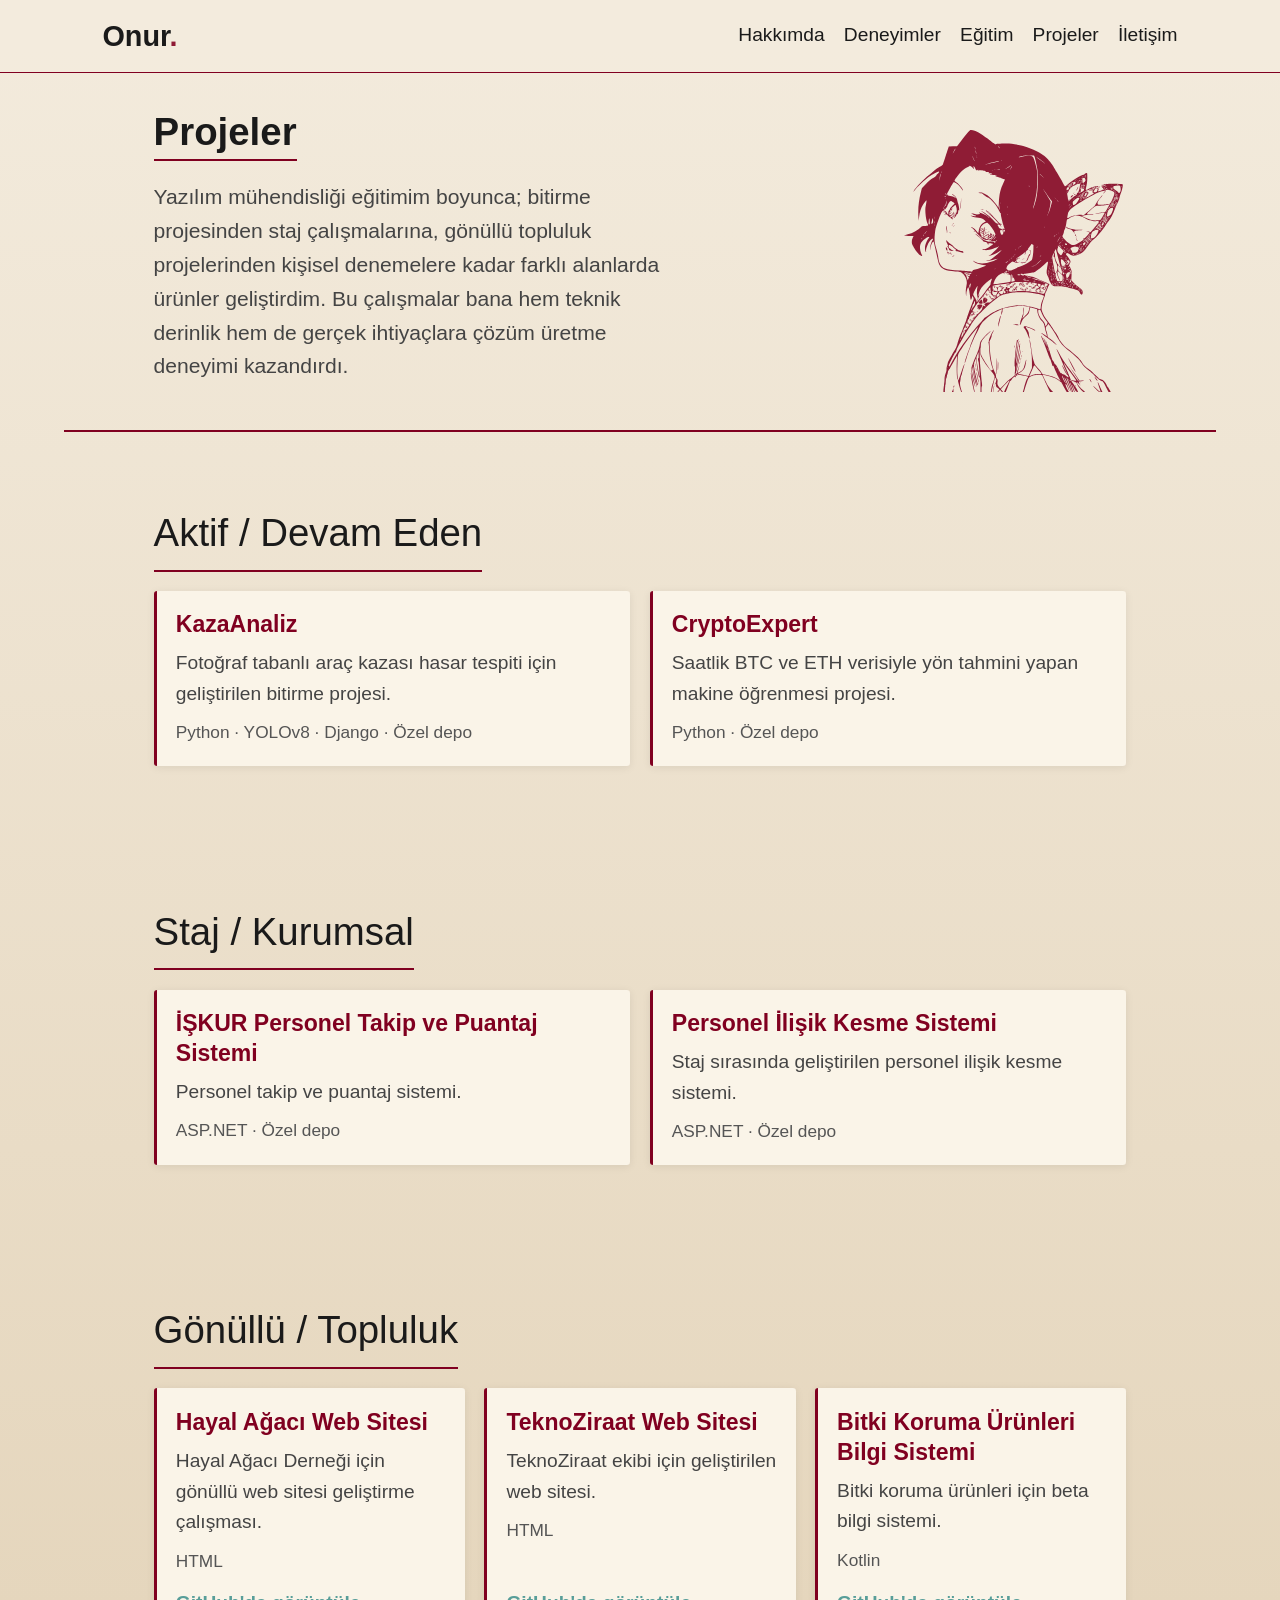
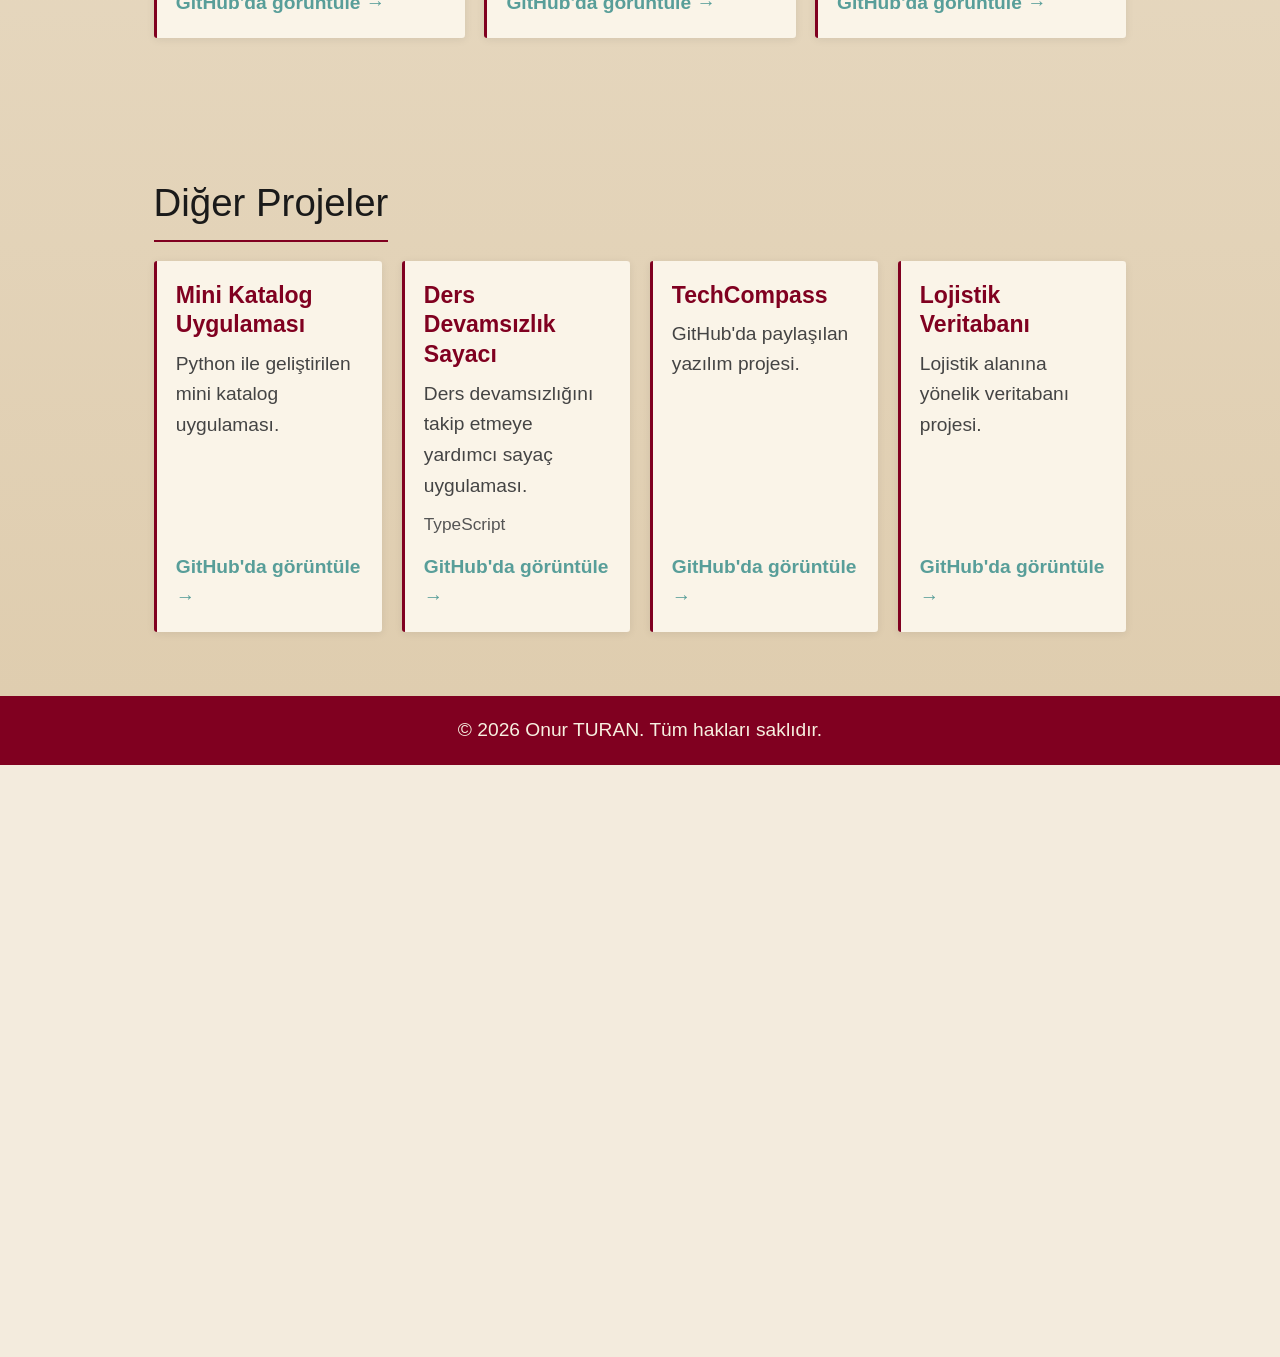
==== commit ff10f47d: "header degisti" ====
--- a/projects.html
+++ b/projects.html
@@ -13,10 +13,11 @@
     <a href="index.html#home" class="logo">Onur<span>.</span></a>
     <button class="menu-btn" id="menuBtn" aria-label="Menü">☰</button>
     <nav id="nav">
-      <a href="index.html#about">Hakkımda</a>
-      <a href="index.html#skills">Yetenekler</a>
-      <a href="index.html#projects">Projeler</a>
-      <a href="index.html#contact">İletişim</a>
+      <a href="#about">Hakkımda</a>
+      <a href="#experience">Deneyimler</a>
+      <a href="#education">Eğitim</a>
+      <a href="#projects">Projeler</a>
+      <a href="#contact">İletişim</a>
     </nav>
   </header>
 
